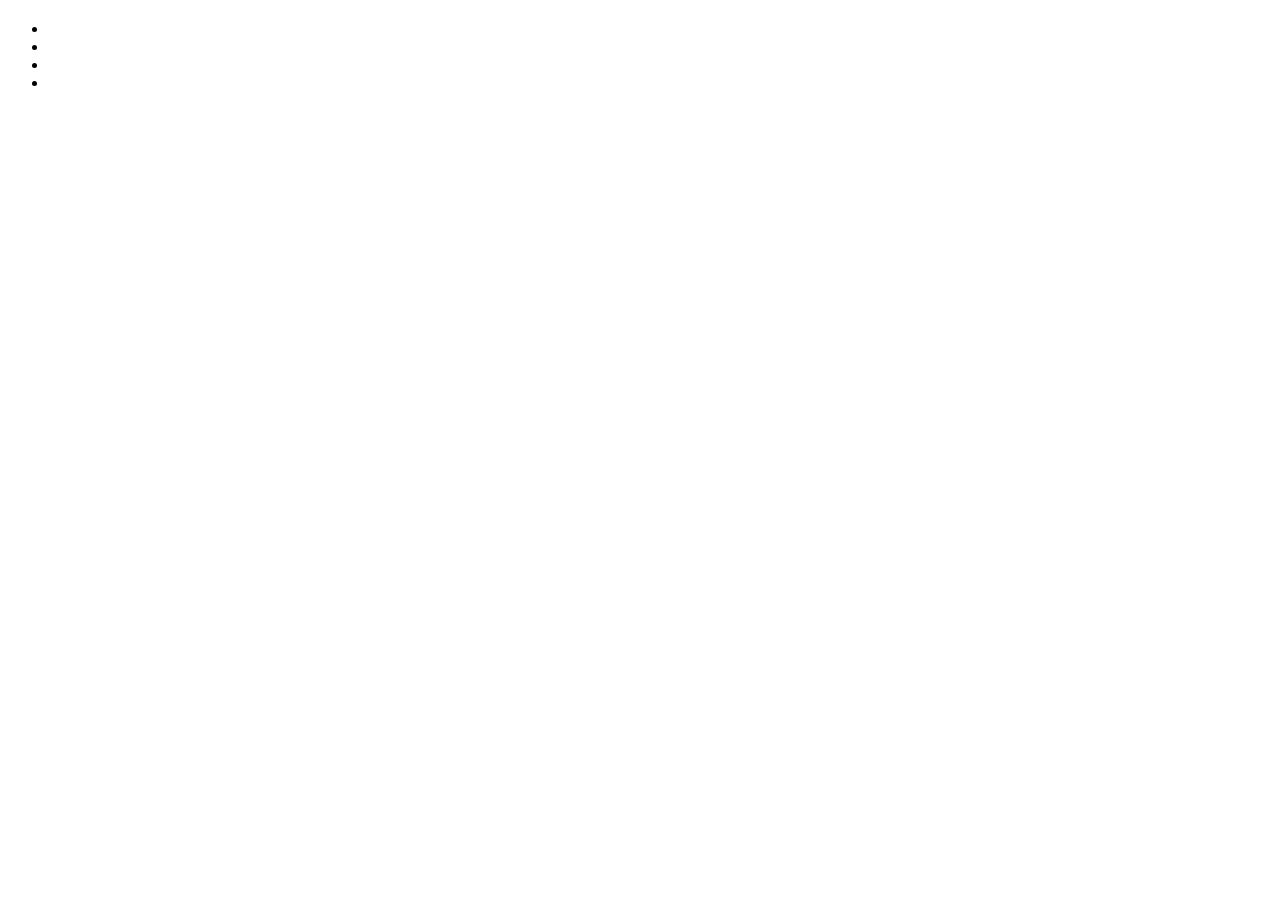
==== index2.html @ 8abf9438 "first commit" ====
<!DOCTYPE html>
<html lang="en">
<head>
    <meta charset="UTF-8">
    <meta name="viewport" content="width=device-width, initial-scale=1.0">
    <title>Document</title>
</head>
<body>
    <section class="middle">
        <div class="container">
            <div class="left">
                <h2></h2>
                <p></p>
                <ul>
                    <li></li>
                    <li></li>
                    <li></li>
                    <li></li>
                </ul>
                <div class="number">
                    <span></span>
                </div>
            </div>
            <div class="right"></div>
        </div>

    </section>

</body>
</html>
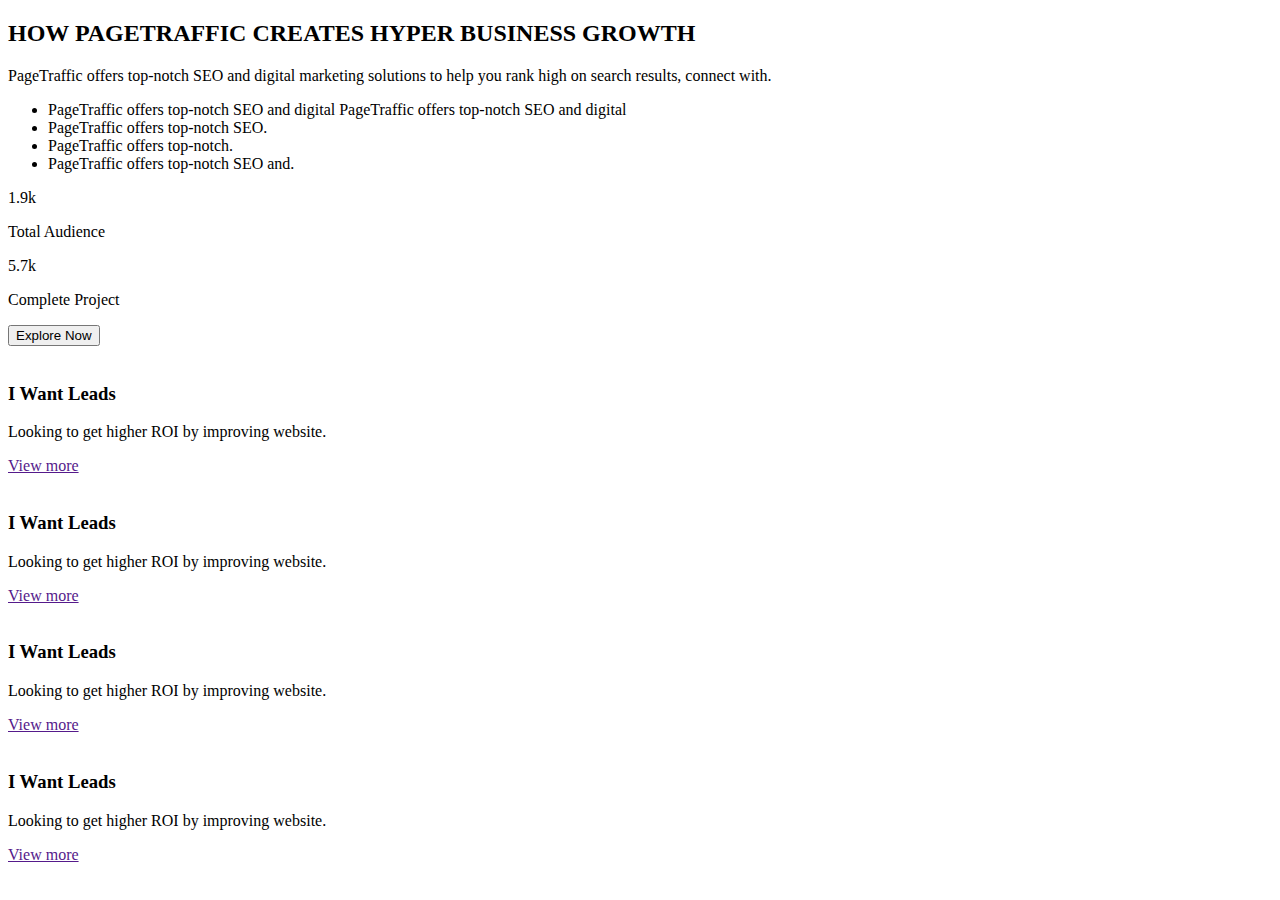
==== commit 7a8db9e0: "middle" ====
--- a/index2.html
+++ b/index2.html
@@ -9,19 +9,55 @@
     <section class="middle">
         <div class="container">
             <div class="left">
-                <h2></h2>
-                <p></p>
-                <ul>
-                    <li></li>
-                    <li></li>
-                    <li></li>
-                    <li></li>
+                <h2>HOW PAGETRAFFIC CREATES
+                    HYPER BUSINESS GROWTH</h2>
+                <p>PageTraffic offers top-notch SEO and digital marketing solutions to help you rank high on search results, connect with.</p>
+                <ul class="PageTraffic__list">
+                    <li class="PageTraffic__item">PageTraffic offers top-notch SEO and digital PageTraffic offers top-notch SEO and digital </li>
+                    <li class="PageTraffic__item">PageTraffic offers top-notch SEO.</li>
+                    <li class="PageTraffic__item">PageTraffic offers top-notch.</li>
+                    <li class="PageTraffic__item">PageTraffic offers top-notch SEO and.</li>
                 </ul>
                 <div class="number">
-                    <span></span>
+                    <div class="total__audiance">
+                        <span class="number__left">1.9k</span>
+                        <p>Total Audience</p>
+                    </div>
+                    <div class="complete__project">
+                        <span class="number__right">5.7k</span>
+                        <p>Complete Project</p>
+                    </div>
+                </div>
+                <button class="explore__btn">Explore Now</button>
+            </div>
+            <div class="right">
+                <div class="right__wrapper">
+                    <div class="right__wrapper-item">
+                        <img src="" alt="">
+                        <h3>I Want Leads</h3>
+                        <p>Looking to get higher ROI by improving website.</p>
+                        <a href="">View more</a>
+                    </div>
+                    <div class="right__wrapper-item">
+                        <img src="" alt="">
+                        <h3>I Want Leads</h3>
+                        <p>Looking to get higher ROI by improving website.</p>
+                        <a href="">View more</a>
+                    </div>
+                    <div class="right__wrapper-item">
+                        <img src="" alt="">
+                        <h3>I Want Leads</h3>
+                        <p>Looking to get higher ROI by improving website.</p>
+                        <a href="">View more</a>
+                    </div>
+                    <div class="right__wrapper-item">
+                        <img src="" alt="">
+                        <h3>I Want Leads</h3>
+                        <p>Looking to get higher ROI by improving website.</p>
+                        <a href="">View more</a>
+                    </div>
                 </div>
             </div>
-            <div class="right"></div>
         </div>
 
     </section>
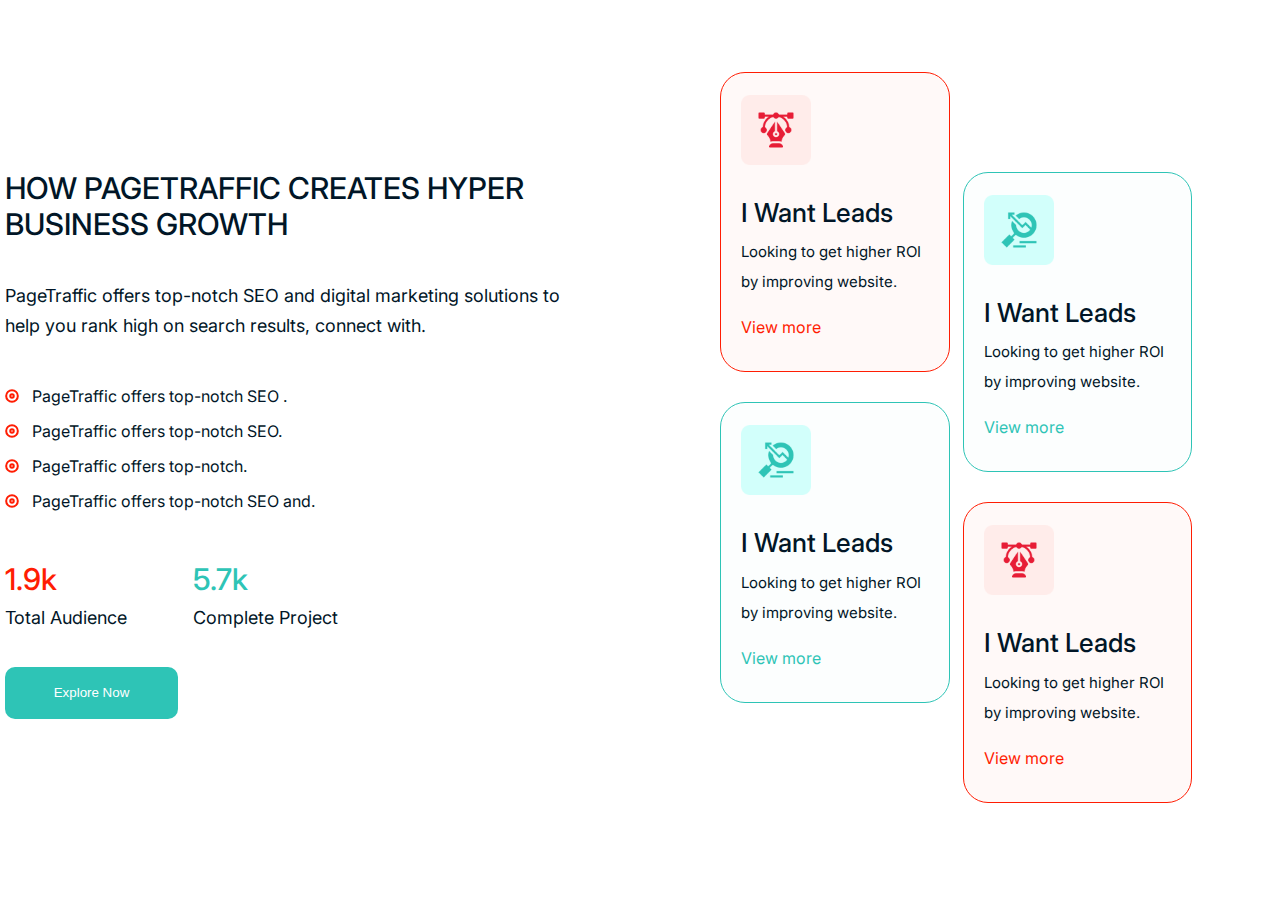
==== commit 1c0ef0d8: "FINAL" ====
--- a/index2.html
+++ b/index2.html
@@ -4,57 +4,117 @@
     <meta charset="UTF-8">
     <meta name="viewport" content="width=device-width, initial-scale=1.0">
     <title>Document</title>
+    <link rel="stylesheet" href="/style2.css">
 </head>
 <body>
     <section class="middle">
         <div class="container">
-            <div class="left">
-                <h2>HOW PAGETRAFFIC CREATES
-                    HYPER BUSINESS GROWTH</h2>
-                <p>PageTraffic offers top-notch SEO and digital marketing solutions to help you rank high on search results, connect with.</p>
-                <ul class="PageTraffic__list">
-                    <li class="PageTraffic__item">PageTraffic offers top-notch SEO and digital PageTraffic offers top-notch SEO and digital </li>
-                    <li class="PageTraffic__item">PageTraffic offers top-notch SEO.</li>
-                    <li class="PageTraffic__item">PageTraffic offers top-notch.</li>
-                    <li class="PageTraffic__item">PageTraffic offers top-notch SEO and.</li>
-                </ul>
-                <div class="number">
-                    <div class="total__audiance">
-                        <span class="number__left">1.9k</span>
-                        <p>Total Audience</p>
+            <div class="sidebar">
+                <div class="left">
+                    <h2>HOW PAGETRAFFIC CREATES
+                        HYPER BUSINESS GROWTH</h2>
+                    <p class="content">PageTraffic offers top-notch SEO and digital marketing solutions to help you rank high on search results, connect with.</p>
+                    <div class="list__wrapper">
+                        <div class="list__item">
+                            <svg xmlns="http://www.w3.org/2000/svg" width="14" height="14" viewBox="0 0 14 14" fill="none">
+                                <g clip-path="url(#clip0_10_106)">
+                                <path d="M7.00002 12.8334C10.2217 12.8334 12.8334 10.2217 12.8334 7.00002C12.8334 3.77836 10.2217 1.16669 7.00002 1.16669C3.77836 1.16669 1.16669 3.77836 1.16669 7.00002C1.16669 10.2217 3.77836 12.8334 7.00002 12.8334Z" stroke="#FF1D03" stroke-width="2" stroke-linecap="round" stroke-linejoin="round"/>
+                                <path d="M7 8.75C7.9665 8.75 8.75 7.9665 8.75 7C8.75 6.0335 7.9665 5.25 7 5.25C6.0335 5.25 5.25 6.0335 5.25 7C5.25 7.9665 6.0335 8.75 7 8.75Z" stroke="#FF1D03" stroke-width="2" stroke-linecap="round" stroke-linejoin="round"/>
+                                </g>
+                                <defs>
+                                <clipPath id="clip0_10_106">
+                                <rect width="14" height="14" fill="white"/>
+                                </clipPath>
+                                </defs>
+                                </svg>
+                                <p>PageTraffic offers top-notch SEO .</p>
+                        </div>
+                        <div class="list__item">
+                            <svg xmlns="http://www.w3.org/2000/svg" width="14" height="14" viewBox="0 0 14 14" fill="none">
+                                <g clip-path="url(#clip0_10_106)">
+                                <path d="M7.00002 12.8334C10.2217 12.8334 12.8334 10.2217 12.8334 7.00002C12.8334 3.77836 10.2217 1.16669 7.00002 1.16669C3.77836 1.16669 1.16669 3.77836 1.16669 7.00002C1.16669 10.2217 3.77836 12.8334 7.00002 12.8334Z" stroke="#FF1D03" stroke-width="2" stroke-linecap="round" stroke-linejoin="round"/>
+                                <path d="M7 8.75C7.9665 8.75 8.75 7.9665 8.75 7C8.75 6.0335 7.9665 5.25 7 5.25C6.0335 5.25 5.25 6.0335 5.25 7C5.25 7.9665 6.0335 8.75 7 8.75Z" stroke="#FF1D03" stroke-width="2" stroke-linecap="round" stroke-linejoin="round"/>
+                                </g>
+                                <defs>
+                                <clipPath id="clip0_10_106">
+                                <rect width="14" height="14" fill="white"/>
+                                </clipPath>
+                                </defs>
+                                </svg>
+                                <p>PageTraffic offers top-notch SEO.</p>
+                        </div>
+                        <div class="list__item">
+                            <svg xmlns="http://www.w3.org/2000/svg" width="14" height="14" viewBox="0 0 14 14" fill="none">
+                                <g clip-path="url(#clip0_10_106)">
+                                <path d="M7.00002 12.8334C10.2217 12.8334 12.8334 10.2217 12.8334 7.00002C12.8334 3.77836 10.2217 1.16669 7.00002 1.16669C3.77836 1.16669 1.16669 3.77836 1.16669 7.00002C1.16669 10.2217 3.77836 12.8334 7.00002 12.8334Z" stroke="#FF1D03" stroke-width="2" stroke-linecap="round" stroke-linejoin="round"/>
+                                <path d="M7 8.75C7.9665 8.75 8.75 7.9665 8.75 7C8.75 6.0335 7.9665 5.25 7 5.25C6.0335 5.25 5.25 6.0335 5.25 7C5.25 7.9665 6.0335 8.75 7 8.75Z" stroke="#FF1D03" stroke-width="2" stroke-linecap="round" stroke-linejoin="round"/>
+                                </g>
+                                <defs>
+                                <clipPath id="clip0_10_106">
+                                <rect width="14" height="14" fill="white"/>
+                                </clipPath>
+                                </defs>
+                                </svg>
+                                <p>PageTraffic offers top-notch.</p>
+                        </div>
+                        <div class="list__item">
+                            <svg xmlns="http://www.w3.org/2000/svg" width="14" height="14" viewBox="0 0 14 14" fill="none">
+                                <g clip-path="url(#clip0_10_106)">
+                                <path d="M7.00002 12.8334C10.2217 12.8334 12.8334 10.2217 12.8334 7.00002C12.8334 3.77836 10.2217 1.16669 7.00002 1.16669C3.77836 1.16669 1.16669 3.77836 1.16669 7.00002C1.16669 10.2217 3.77836 12.8334 7.00002 12.8334Z" stroke="#FF1D03" stroke-width="2" stroke-linecap="round" stroke-linejoin="round"/>
+                                <path d="M7 8.75C7.9665 8.75 8.75 7.9665 8.75 7C8.75 6.0335 7.9665 5.25 7 5.25C6.0335 5.25 5.25 6.0335 5.25 7C5.25 7.9665 6.0335 8.75 7 8.75Z" stroke="#FF1D03" stroke-width="2" stroke-linecap="round" stroke-linejoin="round"/>
+                                </g>
+                                <defs>
+                                <clipPath id="clip0_10_106">
+                                <rect width="14" height="14" fill="white"/>
+                                </clipPath>
+                                </defs>
+                                </svg>
+                                <p>PageTraffic offers top-notch SEO and.</p>
+                        </div>
                     </div>
-                    <div class="complete__project">
-                        <span class="number__right">5.7k</span>
-                        <p>Complete Project</p>
+                    <div class="number">
+                        <div class="total__audiance">
+                            <span class="number__left">1.9k</span>
+                            <p class="content__number">Total Audience</p>
+                        </div>
+                        <div class="complete__project">
+                            <span class="number__right">5.7k</span>
+                            <p class="content__number">Complete Project</p>
+                        </div>
                     </div>
+                    <button class="explore__btn">Explore Now</button>
                 </div>
-                <button class="explore__btn">Explore Now</button>
-            </div>
-            <div class="right">
-                <div class="right__wrapper">
-                    <div class="right__wrapper-item">
-                        <img src="" alt="">
-                        <h3>I Want Leads</h3>
-                        <p>Looking to get higher ROI by improving website.</p>
-                        <a href="">View more</a>
-                    </div>
-                    <div class="right__wrapper-item">
-                        <img src="" alt="">
-                        <h3>I Want Leads</h3>
-                        <p>Looking to get higher ROI by improving website.</p>
-                        <a href="">View more</a>
-                    </div>
-                    <div class="right__wrapper-item">
-                        <img src="" alt="">
-                        <h3>I Want Leads</h3>
-                        <p>Looking to get higher ROI by improving website.</p>
-                        <a href="">View more</a>
-                    </div>
-                    <div class="right__wrapper-item">
-                        <img src="" alt="">
-                        <h3>I Want Leads</h3>
-                        <p>Looking to get higher ROI by improving website.</p>
-                        <a href="">View more</a>
+                <div class="right">
+                    <div class="right__wrapper">
+                        <div class="ddd">
+                            <div class="right__wrapper-item1">
+                                <img src="/images/Group 8.png" alt="">
+                                <h3 class="right__header">I Want Leads</h3>
+                                <p class="right__content">Looking to get higher ROI by improving website.</p>
+                                <a class="more1" href="">View more</a>
+                            </div>
+                            <div class="right__wrapper-item2">
+                                <img src="/images/Group 2.png" alt="">
+                                <h3 class="right__header">I Want Leads</h3>
+                                <p class="right__content">Looking to get higher ROI by improving website.</p>
+                                <a  class="more2" href="">View more</a>
+                            </div>
+                        </div>
+                        <div class="bbb">
+                            <div class="right__wrapper-item3">
+                                <img src="/images/Group 2.png" alt="">
+                                <h3 class="right__header">I Want Leads</h3>
+                                <p class="right__content">Looking to get higher ROI by improving website.</p>
+                                <a  class="more2" href="">View more</a>
+                            </div>
+                            <div class="right__wrapper-item4">
+                                <img src="/images/Group 8.png" alt="">
+                                <h3 class="right__header">I Want Leads</h3>
+                                <p class="right__content">Looking to get higher ROI by improving website.</p>
+                                <a  class="more1" href="">View more</a>
+                            </div>
+                        </div>
+                        
                     </div>
                 </div>
             </div>
--- a/style2.css
+++ b/style2.css
@@ -0,0 +1,303 @@
+
+@import url('https://fonts.googleapis.com/css2?family=Inter:ital,opsz,wght@0,14..32,100..900;1,14..32,100..900&display=swap');
+html, body, div, span, applet, object, iframe,
+h1, h2, h3, h4, h5, h6, p, blockquote, pre,
+a, abbr, acronym, address, big, cite, code,
+del, dfn, em, img, ins, kbd, q, s, samp,
+small, strike, strong, sub, sup, tt, var,
+b, u, i, center,
+dl, dt, dd, ol, ul, li,
+fieldset, form, label, legend,
+table, caption, tbody, tfoot, thead, tr, th, td,
+article, aside, canvas, details, embed, 
+figure, figcaption, footer, header, hgroup, 
+menu, nav, output, ruby, section, summary,
+time, mark, audio, video {
+	margin: 0;
+	padding: 0;
+	border: 0;
+	font-size: 100%;
+	font: inherit;
+	vertical-align: baseline;
+}
+/* HTML5 display-role reset for older browsers */
+article, aside, details, figcaption, figure, 
+footer, header, hgroup, menu, nav, section {
+	display: block;
+}
+body {
+	line-height: 1;
+}
+ol, ul {
+	list-style: none;
+}
+blockquote, q {
+	quotes: none;
+}
+blockquote:before, blockquote:after,
+q:before, q:after {
+	content: '';
+	content: none;
+}
+table {
+	border-collapse: collapse;
+	border-spacing: 0;
+}
+
+
+/* css reset */
+
+body{
+    font-family: "Inter", serif;
+    color: #011627;
+    box-sizing: border-box;
+    ;
+}
+.container{
+    width: 1270px;
+    margin: 0 auto;
+}
+
+.hidden{
+    /* display: none; */
+
+}
+
+.sidebar{
+    display: flex;
+    align-items: center;
+    justify-content: space-between;
+    gap: 160px;
+    margin-top: 86px;
+    margin-bottom: 72px;
+}
+
+.left{
+    display: flex;
+    flex-direction: column;
+    width: 50%;
+
+}
+.left h2{
+    font-size: 30px;
+    font-weight: 500;
+    line-height: 36.31px;
+    min-width: 441px;
+    margin-bottom: 38px;
+    
+
+}
+.content{
+    font-size: 18px;
+    font-weight: 400;
+    line-height: 30px;
+    /* width: 40%px; */
+    margin-bottom: 47px;
+}
+.list__wrapper{
+    display: flex;
+    flex-direction: column;
+    gap: 19px;
+    margin-bottom: 52px;
+}
+
+.list__item{
+    display: flex;
+    align-items: center;
+    gap: 13px;
+}
+
+.number{
+    display: flex;
+}
+
+.number__left{
+    color: #FF1D03;
+    font-size:30px ;
+    font-weight:500 ;
+    line-height: 36.31px;
+}
+
+.number__right{
+    color: #2EC4B6;
+    font-size:30px ;
+    font-weight:500 ;
+    line-height: 36.31px;
+}
+
+.content__number{
+    font-size: 18px;
+    font-weight: 400;
+    line-height: 21.78px;
+    margin-top: 10px;
+    
+}
+
+.number__left{
+    margin-right: 136px;
+}
+
+.explore__btn{
+    color: #ffffff;
+    background-color: #2EC4B6;
+    width: 173px;
+    height: 52px;
+    border-radius: 10px;
+    text-align: center;
+    border: none;
+    margin-top: 38px;
+}
+
+.right__wrapper{
+    width: 100%;
+    /* height: 789px; */
+    display: flex;
+    align-items: center;
+    justify-content:end;
+
+}
+.right{
+    width: 50%;
+    margin-top: 86px;
+
+}
+
+.right__wrapper img{
+    width: 70px;
+    height: 70px;
+    margin-top: 22px;
+}
+
+.right__wrapper-item2, .right__wrapper-item3{
+    width: calc(60%);
+    border: 1px solid #2EC4B6;
+    background-color: #2ec4b504 ;
+    border-radius: 25px;
+    padding-left: 20px;
+    padding-bottom: 36px;
+    padding-right: 20px;
+    /* position: absolute; */
+}
+
+.right__wrapper-item1,.right__wrapper-item4 {
+    width: 60%;
+    border: 1px solid #FF1D03;
+    background-color: #ff1c0307;
+    border-radius: 25px;
+    padding-left: 20px;
+    padding-bottom: 36px;
+    padding-right: 20px;
+    /* position: absolute; */
+}
+
+.ddd, .bbb{
+    display: flex;
+    flex-direction: column;
+    gap: 30px;
+}
+
+.ddd{
+    margin-right: -70px;
+}
+
+.right__wrapper-item1{
+    margin-top: -200px;
+    
+}
+
+.right__header{
+    font-size: 26px;
+    font-weight: 500;
+    line-height: 31.47px;
+    margin-top: 30px;
+    
+}
+
+.right__content{
+    font-size: 15px;
+    font-weight: 400;
+    line-height: 30px;
+    margin-top: 9px;
+    margin-bottom: 22px;
+    
+}
+
+.more1, .more2{
+    text-decoration: none;
+}
+
+.more1{
+    color: #FF1D03;
+}
+
+.more2{
+    color: #2EC4B6;
+}
+
+@media only screen and (max-width: 927px) {
+    .sidebar{
+        display: flex;
+        flex-direction: column-reverse;
+        align-items: center;
+        justify-content: center;
+        /* gap: 0; */
+
+    }
+
+    .list__wrapper{
+        display: flex;
+        flex-direction: column;
+        align-items: center;
+        justify-content: center;
+    }
+    /* .left{
+        width: 100%;
+    } */
+    /* .right{
+        width: 100%;
+    } */
+    .right__wrapper{
+        width: 100%;
+        display: flex;
+        flex-direction: column;
+        align-items: center;
+        justify-content:center;
+    
+    }
+
+.left h2{
+    font-size: 30;
+    text-align: center;
+    margin: 0 auto;
+    margin-bottom: 20px;
+    }
+    .content{
+        font-size: 24px;
+        margin: 0 auto;
+        margin-bottom: 20px;
+        text-align: center;
+    }
+    .number{
+        margin: 0 auto;
+    }
+
+    .explore__btn{
+        margin: 0 auto;
+        margin-top: 20px;
+    }
+
+    .bbb,.ddd{ 
+        margin: 0;
+        padding: 0;
+        gap: 0;
+    }
+    
+    .right__wrapper-item1 , .right__wrapper-item2 , .right__wrapper-item3 , .right__wrapper-item4{
+        margin-top: 20px;
+    }
+    
+    .list__item p{
+        
+    }
+    
+}